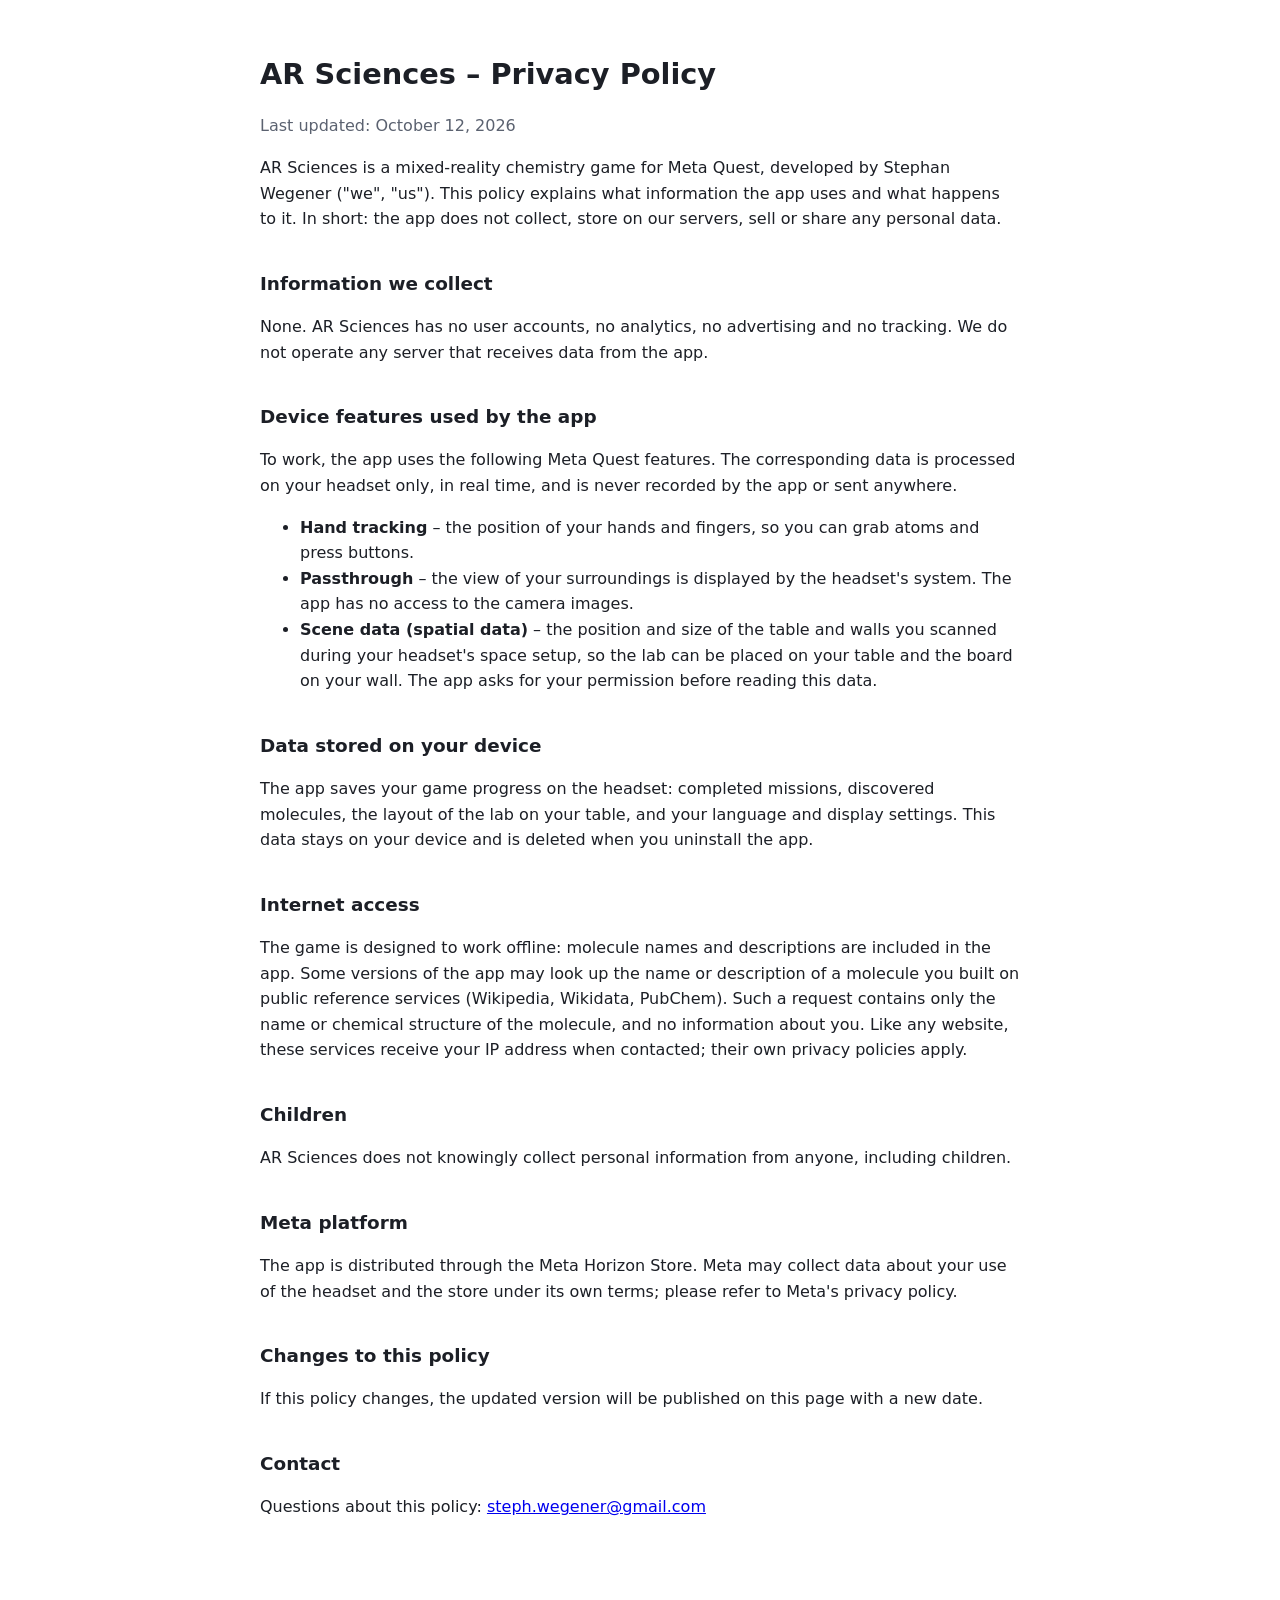
==== privacy.html @ 9503fbfd "added privacy" ====
<!DOCTYPE html>
<html lang="en"><head><meta http-equiv="Content-Type" content="text/html; charset=UTF-8">

<meta name="viewport" content="width=device-width, initial-scale=1">
<title>AR Sciences – Privacy Policy</title>
<style>
  body { font-family: system-ui, -apple-system, "Segoe UI", sans-serif; line-height: 1.6; color: #1c1f26; background: #fff;
         max-width: 760px; margin: 0 auto; padding: 32px 16px 64px; }
  h1 { font-size: 1.8rem; margin-bottom: 0.2em; }
  h2 { font-size: 1.15rem; margin-top: 2em; }
  .date { color: #5b6270; }
</style>
</head>
<body>
<h1>AR Sciences – Privacy Policy</h1>
<p class="date">Last updated: October 12, 2026</p>

<p>AR Sciences is a mixed-reality chemistry game for Meta Quest, developed by Stephan Wegener ("we", "us").
This policy explains what information the app uses and what happens to it. In short: the app does not collect,
store on our servers, sell or share any personal data.</p>

<h2>Information we collect</h2>
<p>None. AR Sciences has no user accounts, no analytics, no advertising and no tracking. We do not operate any
server that receives data from the app.</p>

<h2>Device features used by the app</h2>
<p>To work, the app uses the following Meta Quest features. The corresponding data is processed on your headset
only, in real time, and is never recorded by the app or sent anywhere.</p>
<ul>
  <li><strong>Hand tracking</strong> – the position of your hands and fingers, so you can grab atoms and press buttons.</li>
  <li><strong>Passthrough</strong> – the view of your surroundings is displayed by the headset's system. The app has
      no access to the camera images.</li>
  <li><strong>Scene data (spatial data)</strong> – the position and size of the table and walls you scanned during
      your headset's space setup, so the lab can be placed on your table and the board on your wall. The app asks
      for your permission before reading this data.</li>
</ul>

<h2>Data stored on your device</h2>
<p>The app saves your game progress on the headset: completed missions, discovered molecules, the layout of the
lab on your table, and your language and display settings. This data stays on your device and is deleted when
you uninstall the app.</p>

<h2>Internet access</h2>
<p>The game is designed to work offline: molecule names and descriptions are included in the app. Some versions
of the app may look up the name or description of a molecule you built on public reference services
(Wikipedia, Wikidata, PubChem). Such a request contains only the name or chemical structure of the molecule,
and no information about you. Like any website, these services receive your IP address when contacted; their
own privacy policies apply.</p>

<h2>Children</h2>
<p>AR Sciences does not knowingly collect personal information from anyone, including children.</p>

<h2>Meta platform</h2>
<p>The app is distributed through the Meta Horizon Store. Meta may collect data about your use of the headset
and the store under its own terms; please refer to Meta's privacy policy.</p>

<h2>Changes to this policy</h2>
<p>If this policy changes, the updated version will be published on this page with a new date.</p>

<h2>Contact</h2>
<p>Questions about this policy: <a href="mailto:steph.wegener@gmail.com">steph.wegener@gmail.com</a></p>


</body></html>
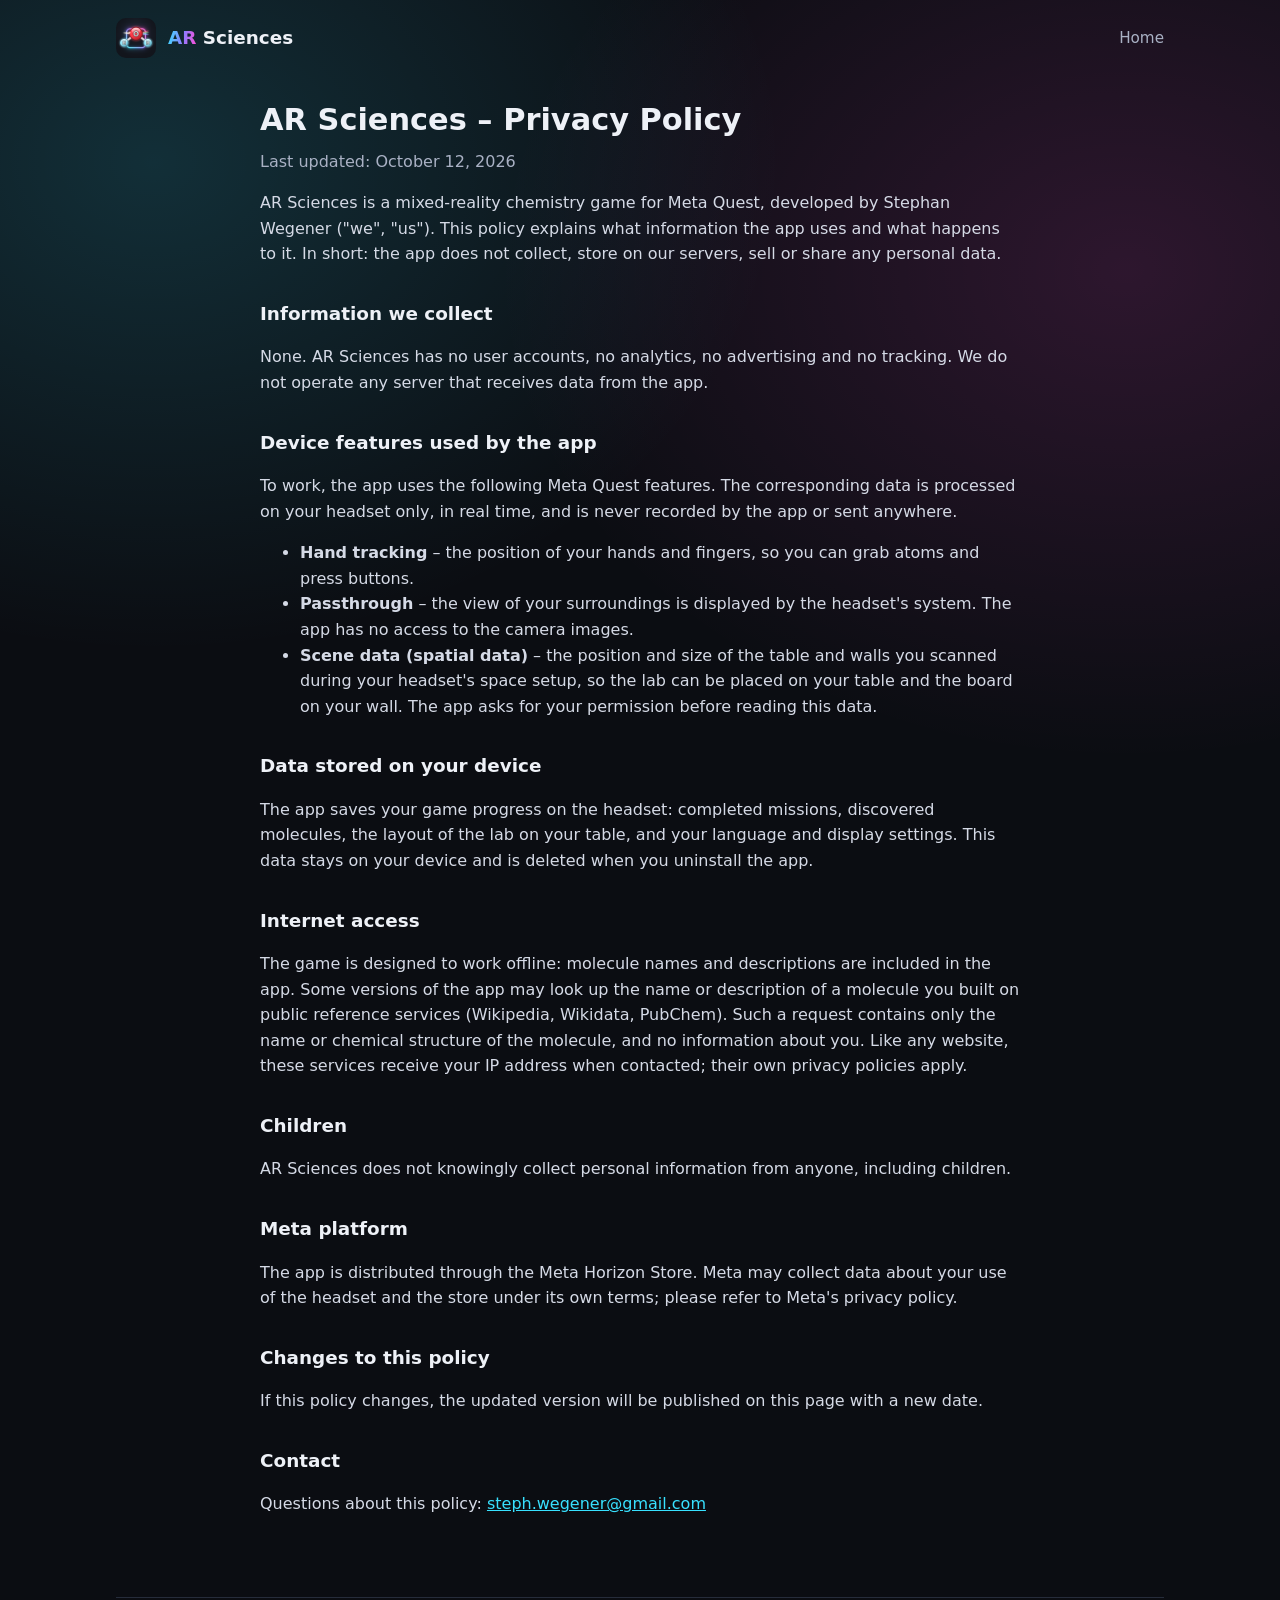
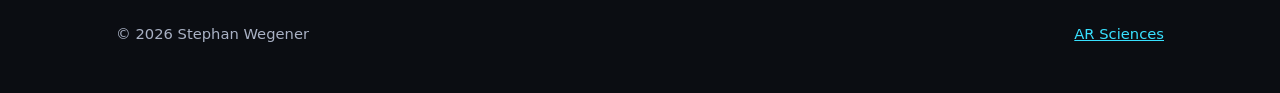
==== commit f94cebc0: "site" ====
--- a/privacy.html
+++ b/privacy.html
@@ -1,17 +1,19 @@
-<!DOCTYPE html>
-<html lang="en"><head><meta http-equiv="Content-Type" content="text/html; charset=UTF-8">
-
+<!doctype html>
+<html lang="en">
+<head>
+<meta charset="utf-8">
 <meta name="viewport" content="width=device-width, initial-scale=1">
 <title>AR Sciences – Privacy Policy</title>
-<style>
-  body { font-family: system-ui, -apple-system, "Segoe UI", sans-serif; line-height: 1.6; color: #1c1f26; background: #fff;
-         max-width: 760px; margin: 0 auto; padding: 32px 16px 64px; }
-  h1 { font-size: 1.8rem; margin-bottom: 0.2em; }
-  h2 { font-size: 1.15rem; margin-top: 2em; }
-  .date { color: #5b6270; }
-</style>
+<link rel="icon" href="img/icon.png">
+<link rel="stylesheet" href="style.css">
 </head>
 <body>
+<div class="page">
+  <header class="barre">
+    <a class="marque" href="./"><img src="img/icon.png" alt=""><span><b>AR</b> Sciences</span></a>
+    <nav><a href="./">Home</a></nav>
+  </header>
+  <main class="texte">
 <h1>AR Sciences – Privacy Policy</h1>
 <p class="date">Last updated: October 12, 2026</p>
 
@@ -59,6 +61,11 @@
 
 <h2>Contact</h2>
 <p>Questions about this policy: <a href="mailto:steph.wegener@gmail.com">steph.wegener@gmail.com</a></p>
-
-
-</body></html>+  </main>
+  <footer>
+    <span>© 2026 Stephan Wegener</span>
+    <span><a href="./">AR Sciences</a></span>
+  </footer>
+</div>
+</body>
+</html>
--- a/style.css
+++ b/style.css
@@ -0,0 +1,80 @@
+/* AR Sciences — fond sombre, deux lueurs (cyan à gauche, magenta à droite), cadres en dégradé : la charte du jeu. */
+:root {
+  --fond: #0b0d12;
+  --carte: #141821;
+  --trait: #262c3a;
+  --texte: #eef1f7;
+  --doux: #a9b1c4;
+  --cyan: #38e1ff;
+  --magenta: #ff4fd8;
+  --degrade: linear-gradient(100deg, var(--cyan), #8f7bff 55%, var(--magenta));
+}
+* { box-sizing: border-box; }
+html { scroll-behavior: smooth; }
+body {
+  margin: 0;
+  font-family: "Segoe UI", system-ui, -apple-system, "Noto Sans", sans-serif;
+  line-height: 1.6;
+  color: var(--texte);
+  background:
+    radial-gradient(900px 700px at 12% 18%, rgba(56, 225, 255, 0.16), transparent 70%),
+    radial-gradient(900px 700px at 88% 30%, rgba(255, 79, 216, 0.14), transparent 70%),
+    var(--fond);
+  background-attachment: fixed;
+}
+a { color: var(--cyan); }
+a:hover { color: #fff; }
+img { max-width: 100%; display: block; }
+.page { max-width: 1080px; margin: 0 auto; padding: 0 16px; }
+
+/* En-tête */
+.barre { display: flex; align-items: center; justify-content: space-between; gap: 16px; padding: 18px 0; }
+.marque { display: flex; align-items: center; gap: 12px; text-decoration: none; color: var(--texte); font-weight: 700; font-size: 1.15rem; }
+.marque img { width: 40px; height: 40px; border-radius: 10px; }
+.marque b { background: var(--degrade); -webkit-background-clip: text; background-clip: text; color: transparent; }
+.barre nav { display: flex; gap: 20px; flex-wrap: wrap; }
+.barre nav a { color: var(--doux); text-decoration: none; font-size: 0.95rem; }
+.barre nav a:hover { color: var(--texte); }
+
+/* Accueil */
+.hero { text-align: center; padding: 28px 0 56px; }
+.hero img { width: min(420px, 78vw); margin: 0 auto 8px; }
+.hero p { color: var(--doux); font-size: 1.15rem; max-width: 640px; margin: 18px auto 26px; }
+.sr { position: absolute; width: 1px; height: 1px; overflow: hidden; clip-path: inset(50%); }
+.pastilles { display: flex; justify-content: center; flex-wrap: wrap; gap: 10px; }
+.pastille { border: 1px solid var(--trait); background: rgba(20, 24, 33, 0.7); border-radius: 999px; padding: 6px 14px; font-size: 0.9rem; color: var(--doux); }
+
+/* Cadre en dégradé, comme les panneaux du jeu */
+.cadre { position: relative; background: var(--carte); border-radius: 16px; padding: 22px; }
+.cadre::before {
+  content: ""; position: absolute; inset: 0; border-radius: inherit; padding: 1.5px; background: var(--degrade);
+  -webkit-mask: linear-gradient(#000 0 0) content-box, linear-gradient(#000 0 0); -webkit-mask-composite: xor;
+  mask: linear-gradient(#000 0 0) content-box exclude, linear-gradient(#000 0 0); pointer-events: none;
+}
+
+section { padding: 36px 0; }
+h2 { font-size: 1.6rem; margin: 0 0 20px; }
+h2 span { background: var(--degrade); -webkit-background-clip: text; background-clip: text; color: transparent; }
+.grille { display: grid; grid-template-columns: repeat(auto-fit, minmax(240px, 1fr)); gap: 16px; }
+.cadre h3 { margin: 0 0 6px; font-size: 1.08rem; }
+.cadre p { margin: 0; color: var(--doux); font-size: 0.97rem; }
+
+.galerie { display: grid; grid-template-columns: repeat(auto-fit, minmax(300px, 1fr)); gap: 16px; }
+.galerie figure { margin: 0; }
+.galerie img { border-radius: 14px; border: 1px solid var(--trait); aspect-ratio: 16 / 9; object-fit: cover; width: 100%; }
+.galerie figcaption { color: var(--doux); font-size: 0.9rem; padding: 8px 4px 0; }
+.galerie .large { grid-column: 1 / -1; }
+
+.fiche { display: grid; grid-template-columns: max-content 1fr; gap: 6px 20px; margin: 0; }
+.fiche dt { color: var(--doux); }
+.fiche dd { margin: 0; }
+
+footer { border-top: 1px solid var(--trait); margin-top: 40px; padding: 24px 0 48px; color: var(--doux); font-size: 0.92rem;
+         display: flex; justify-content: space-between; flex-wrap: wrap; gap: 12px; }
+
+/* Page de texte (confidentialité) */
+.texte { max-width: 760px; margin: 0 auto; padding-bottom: 24px; }
+.texte h1 { font-size: 1.9rem; margin: 20px 0 4px; }
+.texte h2 { font-size: 1.15rem; margin: 32px 0 8px; }
+.texte .date { color: var(--doux); margin-top: 0; }
+.texte p, .texte li { color: #d5dae6; }
